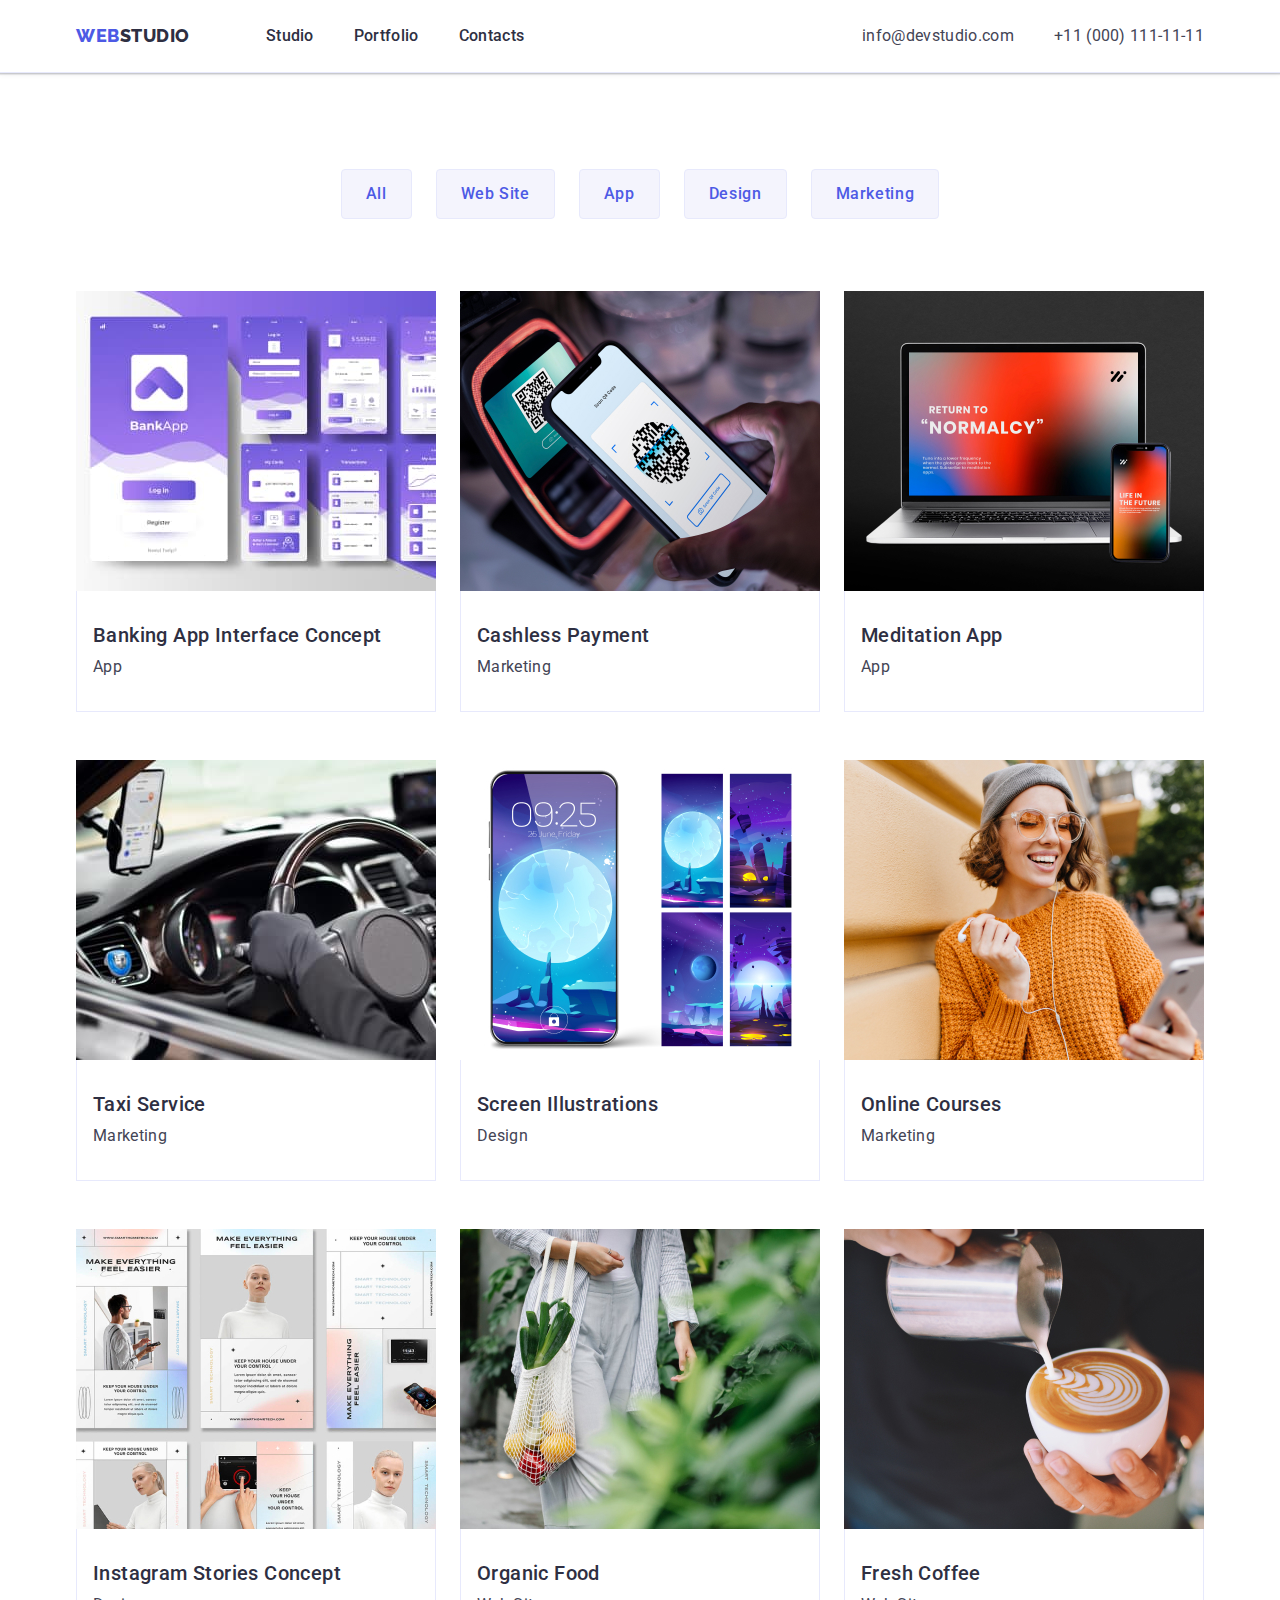
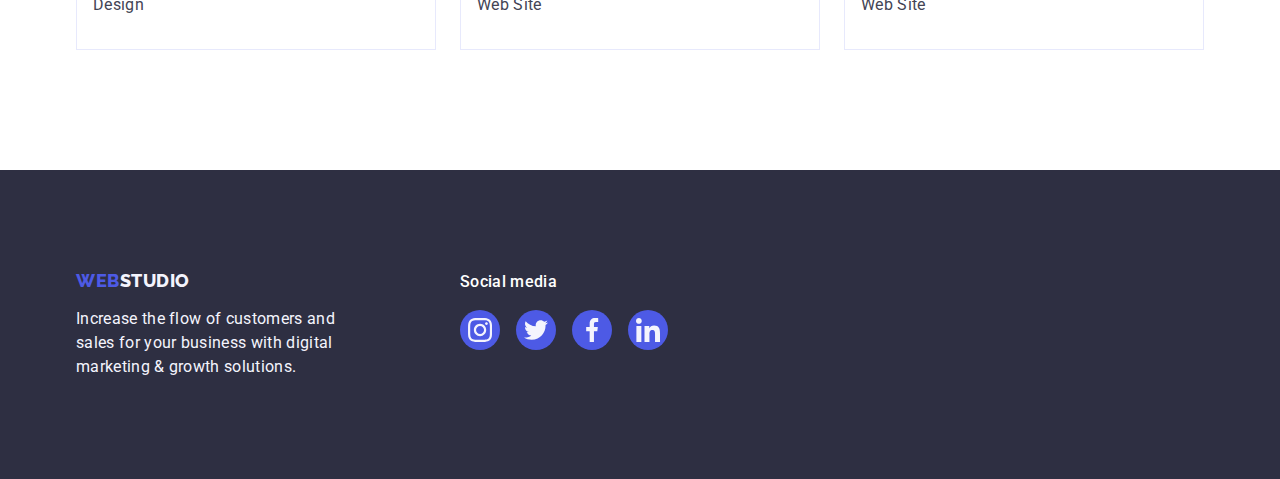
==== portfolio.html @ a0ae77c7 "Initial commit" ====
<!DOCTYPE html>
<html lang="en">
  <head>
    <meta charset="UTF-8" />
    <meta http-equiv="X-UA-Compatible" content="IE=edge" />
    <meta name="viewport" content="width=device-width, initial-scale=1.0" />
    <title>Document</title>
    <link
      rel="stylesheet"
      href="https://cdnjs.cloudflare.com/ajax/libs/modern-normalize/1.1.0/modern-normalize.min.css"
    />
    <link rel="stylesheet" href="./css/styles.css" />
    <link rel="preconnect" href="https://fonts.googleapis.com" />
    <link rel="preconnect" href="https://fonts.gstatic.com" crossorigin />

    <link
      href="https://fonts.googleapis.com/css2?family=Montserrat:wght@400;700&family=Raleway:wght@800&family=Roboto:wght@400;500;700&display=swap"
      rel="stylesheet"
    />
  </head>
  <body>
    <!-- header -->
    <header class="header">
      <div class="container header-container">
        <nav class="header_nav">
          <a href="./index.html" class="logo link"
            >Web<span class="logo-end">Studio</span></a
          >

          <ul class="menu list">
            <li class="menu-item">
              <a href="./index.html" class="menu-name link">Studio</a>
            </li>
            <li class="menu-item">
              <a class="menu-name link" href="./portfolio.html">Portfolio</a>
            </li>
            <li class="menu-item">
              <a class="menu-name link" href="">Contacts</a>
            </li>
          </ul>
        </nav>
        <!-- contacts -->
        <address class="data">
          <ul class="contacts list">
            <li class="contact-data">
              <a class="data-info link" href="mailto:info@devstudio.com"
                >info@devstudio.com</a
              >
            </li>
            <li class="contact-data">
              <a class="data-info link" href="tel:+110001111111"
                >+11 (000) 111-11-11</a
              >
            </li>
          </ul>
        </address>
      </div>
    </header>
    <!-- hero -->
    <main>
      <section class="portfolio">
        <div class="main-profile container">
          <h1 hidden>scroll</h1>
          <ul class="buttons list">
            <li>
              <button type="button" class="scroll-btn">All</button>
            </li>
            <li><button type="button" class="scroll-btn">Web Site</button></li>
            <li><button type="button" class="scroll-btn">App</button></li>
            <li><button type="button" class="scroll-btn">Design</button></li>
            <li><button type="button" class="scroll-btn">Marketing</button></li>
          </ul>
          <!-- line 1 -->
          <ul class="portfolio-pictures list">
            <li class="technologies">
              <a class="picture link" href=""
                ><img
                  src="./images/portfolio_img/banking-app.jpg"
                  alt="banking app"
                />
                <div class="card-text">
                  <h2 class="cards-title">Banking App Interface Concept</h2>
                  <p class="card-category">App</p>
                </div></a
              >
            </li>
            <li class="technologies">
              <a class="picture link" href=""
                ><img
                  src="./images/portfolio_img/cashless.jpg"
                  alt="cashless payment"
                />
                <div class="card-text">
                  <h2 class="cards-title">Cashless Payment</h2>
                  <p class="card-category">Marketing</p>
                </div></a
              >
            </li>
            <li class="technologies">
              <a class="picture link" href=""
                ><img
                  src="./images/portfolio_img/meditation.jpg"
                  alt="Meditation"
                />
                <div class="card-text">
                  <h2 class="cards-title">Meditation App</h2>
                  <p class="card-category">App</p>
                </div></a
              >
            </li>
            <!-- line 2 -->
            <li class="technologies">
              <a class="picture link" href=""
                ><img src="./images/portfolio_img/taxi.jpg" alt="taxi" />
                <div class="card-text">
                  <h2 class="cards-title">Taxi Service</h2>
                  <p class="card-category">Marketing</p>
                </div></a
              >
            </li>
            <li class="technologies">
              <a class="picture link" href=""
                ><img
                  src="./images/portfolio_img/screen.jpg"
                  alt="phone screen"
                />
                <div class="card-text">
                  <h2 class="cards-title">Screen Illustrations</h2>
                  <p class="card-category">Design</p>
                </div></a
              >
            </li>
            <li class="technologies">
              <a class="picture link" href=""
                ><img
                  src="./images/portfolio_img/courses.jpg"
                  alt="Online Courses"
                />
                <div class="card-text">
                  <h2 class="cards-title">Online Courses</h2>
                  <p class="card-category">Marketing</p>
                </div></a
              >
            </li>
            <!-- line 3 -->
            <li class="technologies">
              <a class="picture link" href=""
                ><img
                  src="./images/portfolio_img/inst.jpg"
                  alt="Instagram Stories"
                />
                <div class="card-text">
                  <h2 class="cards-title">Instagram Stories Concept</h2>
                  <p class="card-category">Design</p>
                </div></a
              >
            </li>
            <li class="technologies">
              <a class="picture link" href=""
                ><img
                  src="./images/portfolio_img/food.jpg"
                  alt="Organic Food"
                />
                <div class="card-text">
                  <h2 class="cards-title">Organic Food</h2>
                  <p class="card-category">Web Site</p>
                </div></a
              >
            </li>
            <li class="technologies">
              <a class="picture link" href=""
                ><img src="./images/portfolio_img/coffee.jpg" alt="Coffee" />
                <div class="card-text">
                  <h2 class="cards-title">Fresh Coffee</h2>
                  <p class="card-category">Web Site</p>
                </div></a
              >
            </li>
          </ul>
        </div>
      </section>
    </main>
    <!-- footer -->
    <footer class="main-footer">
      <div class="footer-container container">
        <div class="footer-text">
          <a href="./index.html" class="footer-logo link"
            >Web<span class="footer-logo-end">Studio</span>
          </a>
          <p class="footer-description">
            Increase the flow of customers and sales for your business with
            digital marketing & growth solutions.
          </p>
        </div>
        <div class="sm-container">
          <p class="social-media">Social media</p>
          <ul class="sm-footer list">
            <li class="sm-list">
              <a href="" class="sm-general footer-icon">
                <svg class="sm-icons" width="24" height="24">
                  <use
                    class="sm-general-icon"
                    href="./images/icons.svg#icon-instagram"
                  ></use>
                </svg>
              </a>
            </li>
            <li class="sm-list">
              <a href="" class="sm-general footer-icon">
                <svg class="sm-icons" width="24" height="24">
                  <use
                    class="sm-icon"
                    href="./images/icons.svg#icon-twitter"
                  ></use>
                </svg>
              </a>
            </li>
            <li class="sm-list">
              <a href="" class="sm-general footer-icon">
                <svg class="sm-icons" width="24" height="24">
                  <use
                    class="sm-icon"
                    href="./images/icons.svg#icon-facebook"
                  ></use>
                </svg>
              </a>
            </li>
            <li class="sm-list">
              <a href="" class="sm-general footer-icon">
                <svg class="sm-icons" width="24" height="24">
                  <use
                    class="sm-icon"
                    href="./images/icons.svg#icon-linkedin"
                  ></use>
                </svg>
              </a>
            </li>
          </ul>
        </div>
      </div>
    </footer>
  </body>
</html>
---- css/styles.css ----
/* general */
:root {
    --main-font-family: 'Roboto', sans-serif;
    --secondary-font-family: 'Raleway', sans-serif;
}

.link {
    text-decoration: none;
}

.list {
    list-style: none;
}

body {
    font-family: var(--main-font-family);
    font-weight: 400;
    line-height: 1.5;
    letter-spacing: 0.02em;
    color: #434455;
    background-color: #FFFFFF
}

img {
    display: block;
}

h1,
h2,
h3,
h4,
p {
    margin-top: 0;
    margin-bottom: 0;
    padding: 0;
}

ul,
ol {
    margin-top: 0;
    margin-bottom: 0;
    padding-left: 0;
}

.section {
    padding: 120px 0;
}

.container {
    width: 1158px;
    margin-left: auto;
    margin-right: auto;
    padding: 0 15px
}

/* header */

.header {
    border-bottom: 1px solid #e7e9fc;
    box-shadow: 0px 2px 1px rgba(46, 47, 66, 0.08), 0px 1px 1px rgba(46, 47, 66, 0.16), 0px 1px 6px rgba(46, 47, 66, 0.08);
}

.header-container {
    display: flex;
    align-items: center;
    margin: 0 auto;
    justify-content: space-between;

}

.header_nav {
    display: flex;
    align-items: center;
}

/* logo */
.logo {
    font-family: var(--secondary-font-family);
    font-weight: 800;
    font-size: 18px;
    line-height: 1.17;
    letter-spacing: 0.03em;
    text-transform: uppercase;
    color: #4d5ae5;
    margin-right: 76px
}

.logo-end {
    color: #2e2f42;
}

/* navigation */

.menu {
    display: flex;
    align-items: center;
    gap: 40px
}

.menu {
    font-weight: 500;
    font-size: 16px;
}

.menu-item {
    padding-top: 24px;
    padding-bottom: 24px
}

.menu-name {
    color: #2E2F42;
    padding: 24px 0;
}

.menu-name:hover,
.menu-name:focus {
    color: #404BBF;
}

/* contacts */

.contacts {
    display: flex;
    align-items: center;
    gap: 40px;
}

.contact-data {
    font-size: 16px;
    line-height: 1.5;
    text-decoration: none;
    list-style: none;
    color: #434455;

}

.data {
    font-style: normal
}

.data-info:hover,
.data-info:focus {
    color: #404bbf
}

.data-info {
    color: #434455;
}


/* hero */



.hero {
    padding: 188px 0;

    background-color: #2e2f42;
    background-image: linear-gradient(rgba(46, 47, 66, 0.7), rgba(46, 47, 66, 0.7)), url(../images/hero-img.jpg);
    ;
    max-width: 1440px;
    background-repeat: no-repeat;
    background-position: center;
    background-size: cover;
    margin: 0 auto
}

.hero_title {

    font-family: 'Roboto';
    font-style: normal;
    font-weight: 700;
    font-size: 56px;
    line-height: 1.07;
    text-align: center;
    letter-spacing: 0.02em;
    color: #FFFFFF;
    max-width: 496px;
    margin-right: auto;
    margin-left: auto;
    margin-bottom: 48px;
}


/* button */
.order-btn {
    font-size: 16px;
    letter-spacing: 0.04em;
    color: rgba(255, 255, 255, 1);
    background-color: #4D5AE5;
    font-family: "Roboto", sans-serif;
    font-weight: 500;
    color: #FFFFFF;
    cursor: pointer;
    display: block;
    padding: 16px 32px;
    border: none;
    border-radius: 4px;
    min-width: 169px;
    height: 56px;
    margin-right: auto;
    margin-left: auto;
}

.order-btn:hover,
.order-btn:focus {
    background-color: #404BBF;
}

/*  section advantages */

.advantages-icons {
    display: flex;
    align-items: center;
    justify-content: center;
    width: 264px;
    height: 112px;
    height: 112px;
    background: #F4F4FD;
    border-radius: 4px;
    margin-bottom: 8px;
}

.menu-advantages {
    display: flex;
    gap: 24px;
}

.advantages-list {
    width: calc((100% - 72px) / 4);
}

.name {
    font-weight: 500;
    font-size: 20px;
    line-height: 1.2;
    letter-spacing: 0.02em;
    color: #2E2F42;
    margin-bottom: 8px;
    text-align: start;
}


.advantages-description {
    font-size: 16px;
    line-height: 1.5;
    text-align: start;
}

/* about us section */
.about-us {
    font-weight: 700;
    font-size: 36px;
    line-height: 1.11;
    text-align: center;
    text-transform: capitalize;
    color: #2e2f42;
    margin-bottom: 72px;
}

.section-pictures {
    padding-bottom: 120px
}

.pictures {
    display: flex;
    gap: 24px;
}



/*  section our team */
/* hover focus */




/* icons */
.sm-team {
    display: flex;
    gap: 24px;
    justify-content: center;
}

.sm-general {
    display: flex;
    justify-content: center;
    align-items: center;
    width: 40px;
    height: 40px;
    background: #4D5AE5;
    border-radius: 50%;
}
.link-icon:hover,.link-icon:focus {
    background-color: #404BBF;
    
    }

.names {
    font-family: 'Roboto';
    font-style: normal;
    font-weight: 500;
    font-size: 20px;
    line-height: 1.2;
    text-align: center;
    letter-spacing: 0.02em;
    color: #2E2F42;

}

.team-member {
    display: flex;
    gap: 24px;
}

.card-title {
    padding: 32px 0
}

.team {
    background-color: #FFFFFF;
    width: calc((100% - 72px) / 4);
    border-radius: 0px 0px 4px 4px;
    box-shadow: 0px 1px 6px rgba(46, 47, 66, 0.08), 0px 1px 1px rgba(46, 47, 66, 0.16), 0px 2px 1px rgba(46, 47, 66, 0.08);

}

/* icons */
.names {
    text-align: center;
    margin-bottom: 8px;

}

.description {
    text-align: center;
    font-family: 'Roboto';
    font-style: normal;
    font-weight: 400;
    font-size: 16px;
    line-height: 1.5;
    margin-bottom: 8px;
}

.team-title {
    font-size: 36px;
    line-height: 1.11;
    letter-spacing: 0.02em;
    text-align: center;
    margin-bottom: 72px;
}

.members {
    background-color: #F4F4FD;

}

/* companies */

/* hover focus */

.icon-link:hover,
.icon-link:focus {
    color: #404bbf;
}

.icon-link:hover,
.icon-link:focus {
    border-color: #404BBF;
}

.icons {
    fill: currentColor;
}

/* hover focus */

.customers-list {
    display: flex;
    gap: 24px;

}

.customers-title {
    font-family: 'Roboto';
    font-style: normal;
    font-weight: 700;
    font-size: 36px;
    line-height: 1.1;
    text-align: center;
    letter-spacing: 0.02em;
    text-transform: capitalize;
    color: #2E2F42;
    margin-bottom: 72px;
}

.icon-link {
    display: flex;
    width: 168px;
    height: 88px;
    border: 1px solid #8E8F99;
    border-radius: 4px;
    color: #8E8F99;
    justify-content: center;
    align-items: center;
    margin-left: auto;
    margin-right: auto;

}

/* footer */

.footer-container {
    display: flex;
    align-items: baseline;
}

.footer-icon:hover,.footer-icon:focus {
    background-color: #31D0AA;
}

.footer-text {
    margin-right: 120px;
}

.sm-footer {
    display: flex;
    gap: 16px;
    width: 208px;
    height: 40px;
}

.sm-list {
    width: 40px;
    height: 40px;
}

.sm-icons {
    fill: #F4F4FD;
}


.social-media {
    font-family: 'Roboto';
    font-style: normal;
    font-weight: 500;
    font-size: 16px;
    line-height: 1.5;
    letter-spacing: 0.02em;
    color: #FFFFFF;
    margin-bottom: 16px;
}

.main-footer {
    background-color: #2e2f42;
    padding: 100px 0;
}

.sm-icons {
    display: flex;
}

.footer-logo {
    font-family: var(--secondary-font-family);
    font-weight: 800;
    font-size: 18px;
    line-height: 1.17;
    letter-spacing: 0.03em;
    text-transform: uppercase;
    color: #4d5ae5;
    display: inline-block;
    margin-bottom: 16px;
}

.footer-description {
    width: 264px;
    font-size: 16px;
    line-height: 1.5;
    letter-spacing: 0.02em;
    color: #F4F4FD;

}

.footer-logo-end {
    color: #f4f4fd
}

/* portfolio */
.portfolio {
    padding: 96px 0 120px
}

/* buttons */
.buttons {
    display: flex;
    justify-content: center;
    gap: 24px;
    margin-bottom: 72px;
}


.scroll-btn:hover,
.scroll-btn:focus {
    box-shadow: 0px 3px 1px rgba(0, 0, 0, 0.1), 0px 2px 1px rgba(0, 0, 0, 0.08), 0px 2px 2px rgba(0, 0, 0, 0.12);
    border-radius: 4px;
}

.scroll-btn {
    font-family: "Roboto", sans-serif;
    font-weight: 500;
    font-size: 16px;
    line-height: 1.5;
    letter-spacing: 0.04em;
    color: #4d5ae5;
    background-color: #F4F4FD;

    cursor: pointer;
    padding: 12px 24px;
    border: 1px solid #e7e9fc;
    border-radius: 4px;

}

.scroll-btn:hover,
.scroll-btn:focus {
    color: #FFFFFF;
    background-color: #404BBF;
    border: 1px solid transparent
}

/* pictures*/

.picture {
    display: block;
}

.picture:hover,
.picture:focus {
    box-shadow: 0px 1px 6px rgba(46, 47, 66, 0.08), 0px 1px 1px rgba(46, 47, 66, 0.16), 0px 2px 1px rgba(46, 47, 66, 0.08);
}

.portfolio-pictures {
    display: flex;
    flex-wrap: wrap;
    column-gap: 24px;
    row-gap: 48px;
}

.card-text {
    padding: 32px 16px;
    border: 1px solid #e7e9fc;
    border-top: none;
}

.cards-title {
    font-weight: 500;
    font-size: 20px;
    line-height: 1.2;
    letter-spacing: 0.02em;
    color: #2e2f42;
    margin-bottom: 8px;
}


.card-category {
    font-size: 16px;
    line-height: 1.5;
    letter-spacing: 0.02em;
    color: #434455;
}
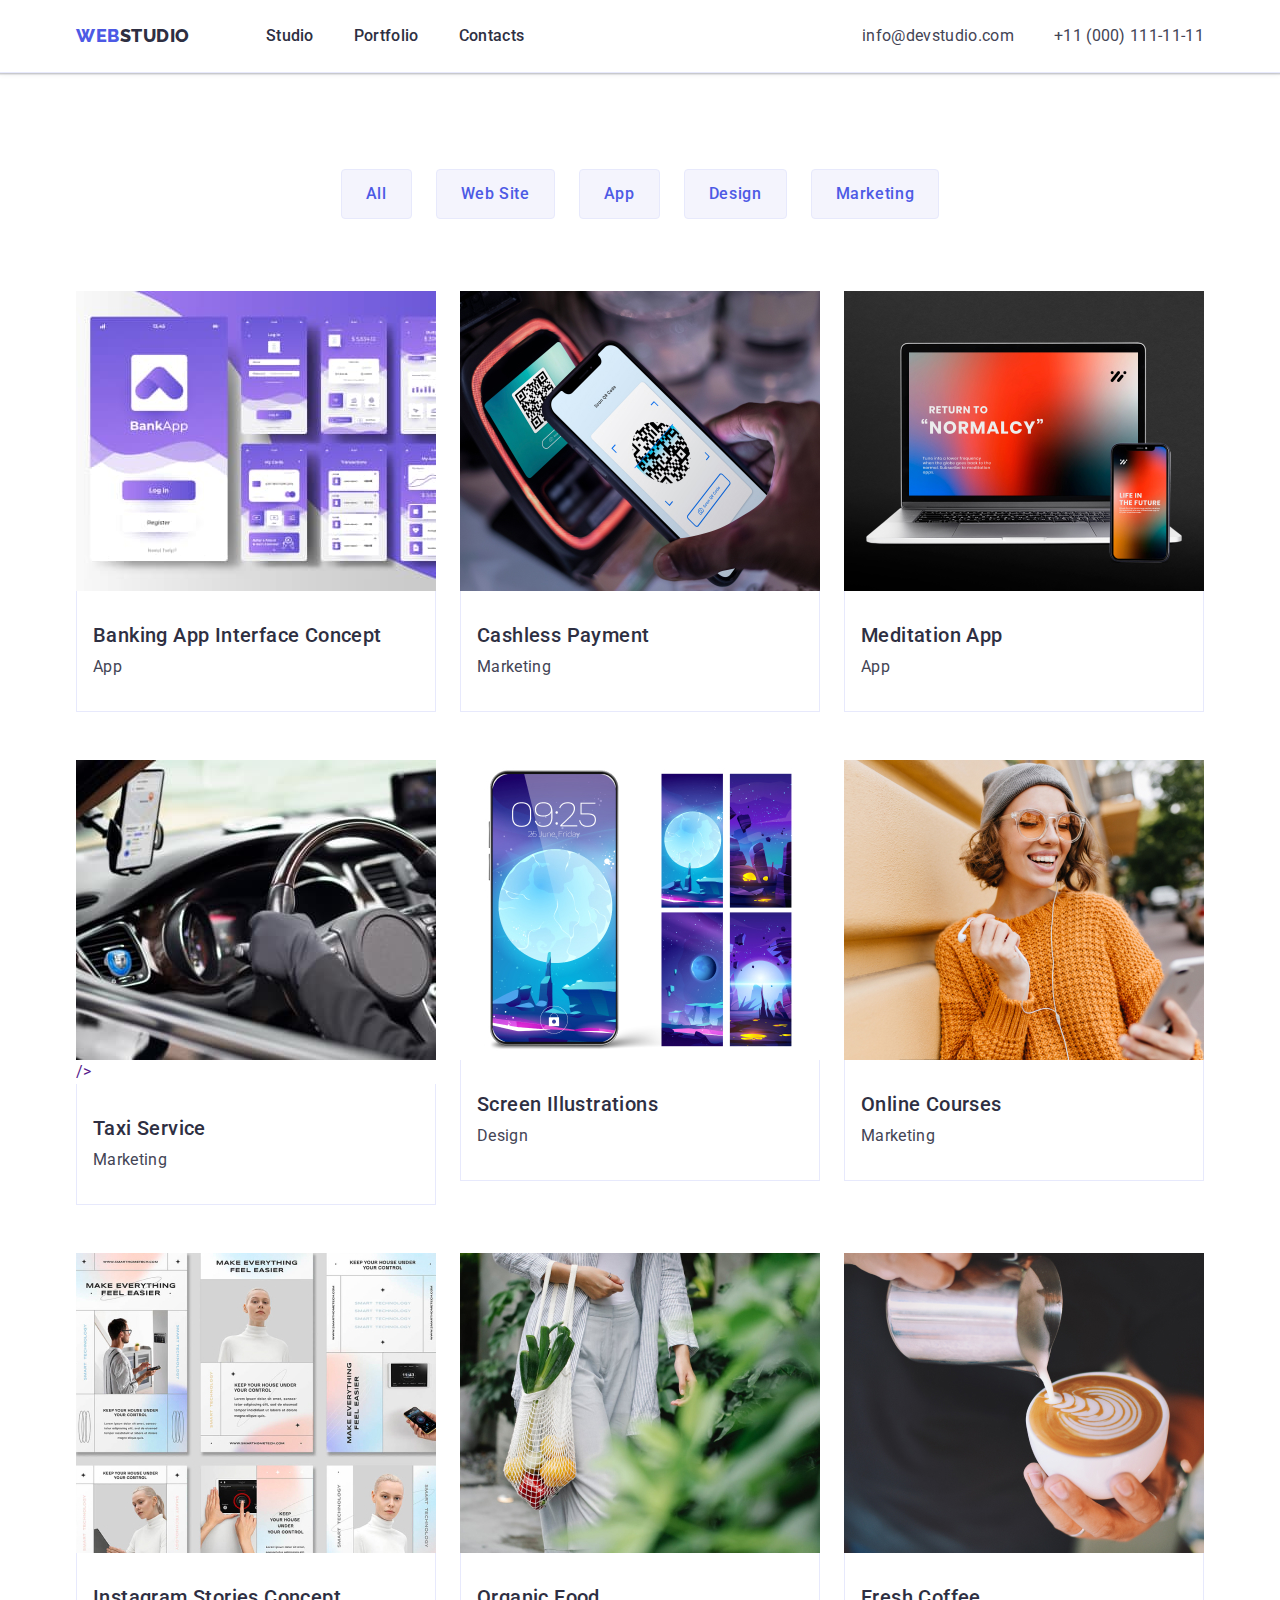
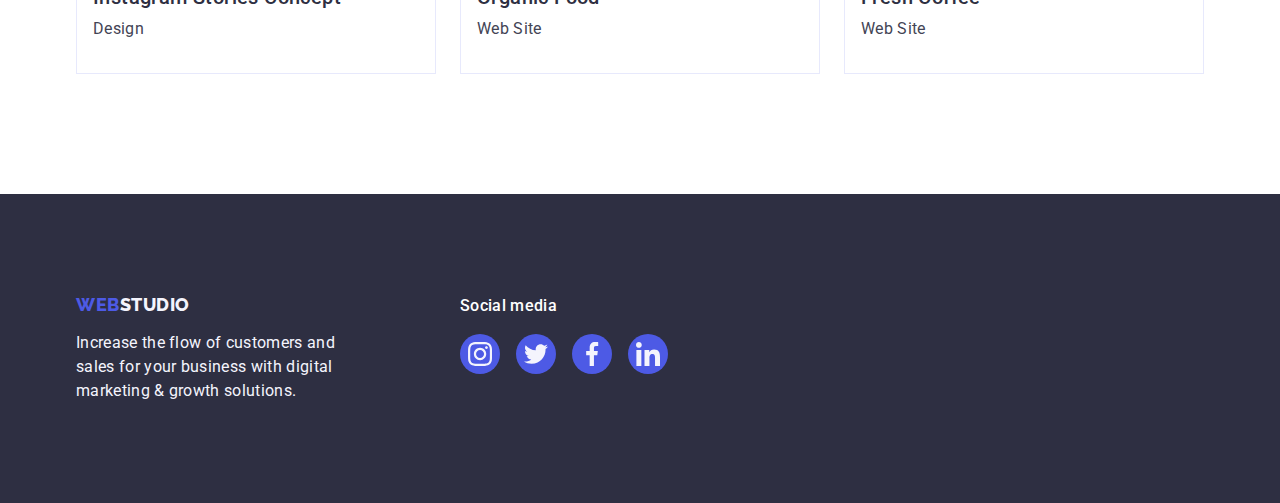
==== commit 303aac15: "overlay" ====
--- a/portfolio.html
+++ b/portfolio.html
@@ -73,11 +73,16 @@
           <!-- line 1 -->
           <ul class="portfolio-pictures list">
             <li class="technologies">
-              <a class="picture link" href=""
-                ><img
+              <a href="" class="picture link"
+                >
+                <div class="text-overlay">
+                  <img
                   src="./images/portfolio_img/banking-app.jpg"
                   alt="banking app"
                 />
+              
+                <p class="overlay">14 Stylish and User-Friendly App Design Concepts · Task Manager App · Calorie Tracker App · Exotic Fruit Ecommerce App · Cloud Storage App</p>
+              </div>
                 <div class="card-text">
                   <h2 class="cards-title">Banking App Interface Concept</h2>
                   <p class="card-category">App</p>
@@ -86,10 +91,14 @@
             </li>
             <li class="technologies">
               <a class="picture link" href=""
-                ><img
+                ><div class="text-overlay">
+                  <img
                   src="./images/portfolio_img/cashless.jpg"
-                  alt="cashless payment"
-                />
+                  alt="banking-app"
+                />
+              
+                <p class="overlay">14 Stylish and User-Friendly App Design Concepts · Task Manager App · Calorie Tracker App · Exotic Fruit Ecommerce App · Cloud Storage App</p>
+              </div>
                 <div class="card-text">
                   <h2 class="cards-title">Cashless Payment</h2>
                   <p class="card-category">Marketing</p>
@@ -98,10 +107,14 @@
             </li>
             <li class="technologies">
               <a class="picture link" href=""
-                ><img
+                ><div class="text-overlay">
+                  <img
                   src="./images/portfolio_img/meditation.jpg"
                   alt="Meditation"
                 />
+              
+                <p class="overlay">14 Stylish and User-Friendly App Design Concepts · Task Manager App · Calorie Tracker App · Exotic Fruit Ecommerce App · Cloud Storage App</p>
+              </div>
                 <div class="card-text">
                   <h2 class="cards-title">Meditation App</h2>
                   <p class="card-category">App</p>
@@ -111,7 +124,13 @@
             <!-- line 2 -->
             <li class="technologies">
               <a class="picture link" href=""
-                ><img src="./images/portfolio_img/taxi.jpg" alt="taxi" />
+                >
+                <div class="text-overlay">
+                  <img src="./images/portfolio_img/taxi.jpg" alt="taxi" />
+                />
+              
+                <p class="overlay">14 Stylish and User-Friendly App Design Concepts · Task Manager App · Calorie Tracker App · Exotic Fruit Ecommerce App · Cloud Storage App</p>
+              </div>
                 <div class="card-text">
                   <h2 class="cards-title">Taxi Service</h2>
                   <p class="card-category">Marketing</p>
@@ -120,10 +139,15 @@
             </li>
             <li class="technologies">
               <a class="picture link" href=""
-                ><img
+                >
+                <div class="text-overlay">
+                  <img
                   src="./images/portfolio_img/screen.jpg"
                   alt="phone screen"
                 />
+              
+                <p class="overlay">14 Stylish and User-Friendly App Design Concepts · Task Manager App · Calorie Tracker App · Exotic Fruit Ecommerce App · Cloud Storage App</p>
+              </div>
                 <div class="card-text">
                   <h2 class="cards-title">Screen Illustrations</h2>
                   <p class="card-category">Design</p>
@@ -132,10 +156,15 @@
             </li>
             <li class="technologies">
               <a class="picture link" href=""
-                ><img
+                >
+                <div class="text-overlay">
+                  <img
                   src="./images/portfolio_img/courses.jpg"
                   alt="Online Courses"
                 />
+              
+                <p class="overlay">14 Stylish and User-Friendly App Design Concepts · Task Manager App · Calorie Tracker App · Exotic Fruit Ecommerce App · Cloud Storage App</p>
+              </div>
                 <div class="card-text">
                   <h2 class="cards-title">Online Courses</h2>
                   <p class="card-category">Marketing</p>
@@ -145,10 +174,15 @@
             <!-- line 3 -->
             <li class="technologies">
               <a class="picture link" href=""
-                ><img
+                >
+                <div class="text-overlay">
+                  <img
                   src="./images/portfolio_img/inst.jpg"
                   alt="Instagram Stories"
                 />
+              
+                <p class="overlay">14 Stylish and User-Friendly App Design Concepts · Task Manager App · Calorie Tracker App · Exotic Fruit Ecommerce App · Cloud Storage App</p>
+              </div>
                 <div class="card-text">
                   <h2 class="cards-title">Instagram Stories Concept</h2>
                   <p class="card-category">Design</p>
@@ -157,10 +191,15 @@
             </li>
             <li class="technologies">
               <a class="picture link" href=""
-                ><img
+                >
+                <div class="text-overlay">
+                  <img
                   src="./images/portfolio_img/food.jpg"
                   alt="Organic Food"
                 />
+              
+                <p class="overlay">14 Stylish and User-Friendly App Design Concepts · Task Manager App · Calorie Tracker App · Exotic Fruit Ecommerce App · Cloud Storage App</p>
+              </div>
                 <div class="card-text">
                   <h2 class="cards-title">Organic Food</h2>
                   <p class="card-category">Web Site</p>
@@ -169,7 +208,12 @@
             </li>
             <li class="technologies">
               <a class="picture link" href=""
-                ><img src="./images/portfolio_img/coffee.jpg" alt="Coffee" />
+                >
+                <div class="text-overlay">
+                  <img src="./images/portfolio_img/coffee.jpg" alt="Coffee" />
+              
+                <p class="overlay">14 Stylish and User-Friendly App Design Concepts · Task Manager App · Calorie Tracker App · Exotic Fruit Ecommerce App · Cloud Storage App</p>
+              </div>
                 <div class="card-text">
                   <h2 class="cards-title">Fresh Coffee</h2>
                   <p class="card-category">Web Site</p>
--- a/css/styles.css
+++ b/css/styles.css
@@ -2,6 +2,7 @@
 :root {
     --main-font-family: 'Roboto', sans-serif;
     --secondary-font-family: 'Raleway', sans-serif;
+    --transition-duration-func: 250ms cubic-bezier(0.4, 0, 0.2, 1) 
 }
 
 .link {
@@ -532,6 +533,8 @@
 
 .picture {
     display: block;
+    max-width: 100%;
+    height: auto;
 }
 
 .picture:hover,
@@ -568,3 +571,34 @@
     letter-spacing: 0.02em;
     color: #434455;
 }
+
+.text-overlay { 
+    position: relative;
+    overflow: hidden;
+}
+.overlay {
+    position: absolute;
+padding: 32px 40px;
+    width: 100%;
+    height: 100%; 
+    top: 0;
+    left: 0;
+    overflow: auto;
+    transform: translateY(100%);
+ font-family: 'Roboto';
+font-style: normal;
+font-weight: 400;
+font-size: 16px;
+line-height: 1.5;
+letter-spacing: 0.02em; 
+color: #F4F4FD;
+background: #4D5AE5;
+transition: transform var(--transition-duration-func);
+}
+
+.picture:hover .overlay,
+.picture:focus .overlay {
+    transform: translateY(0);
+
+}
+
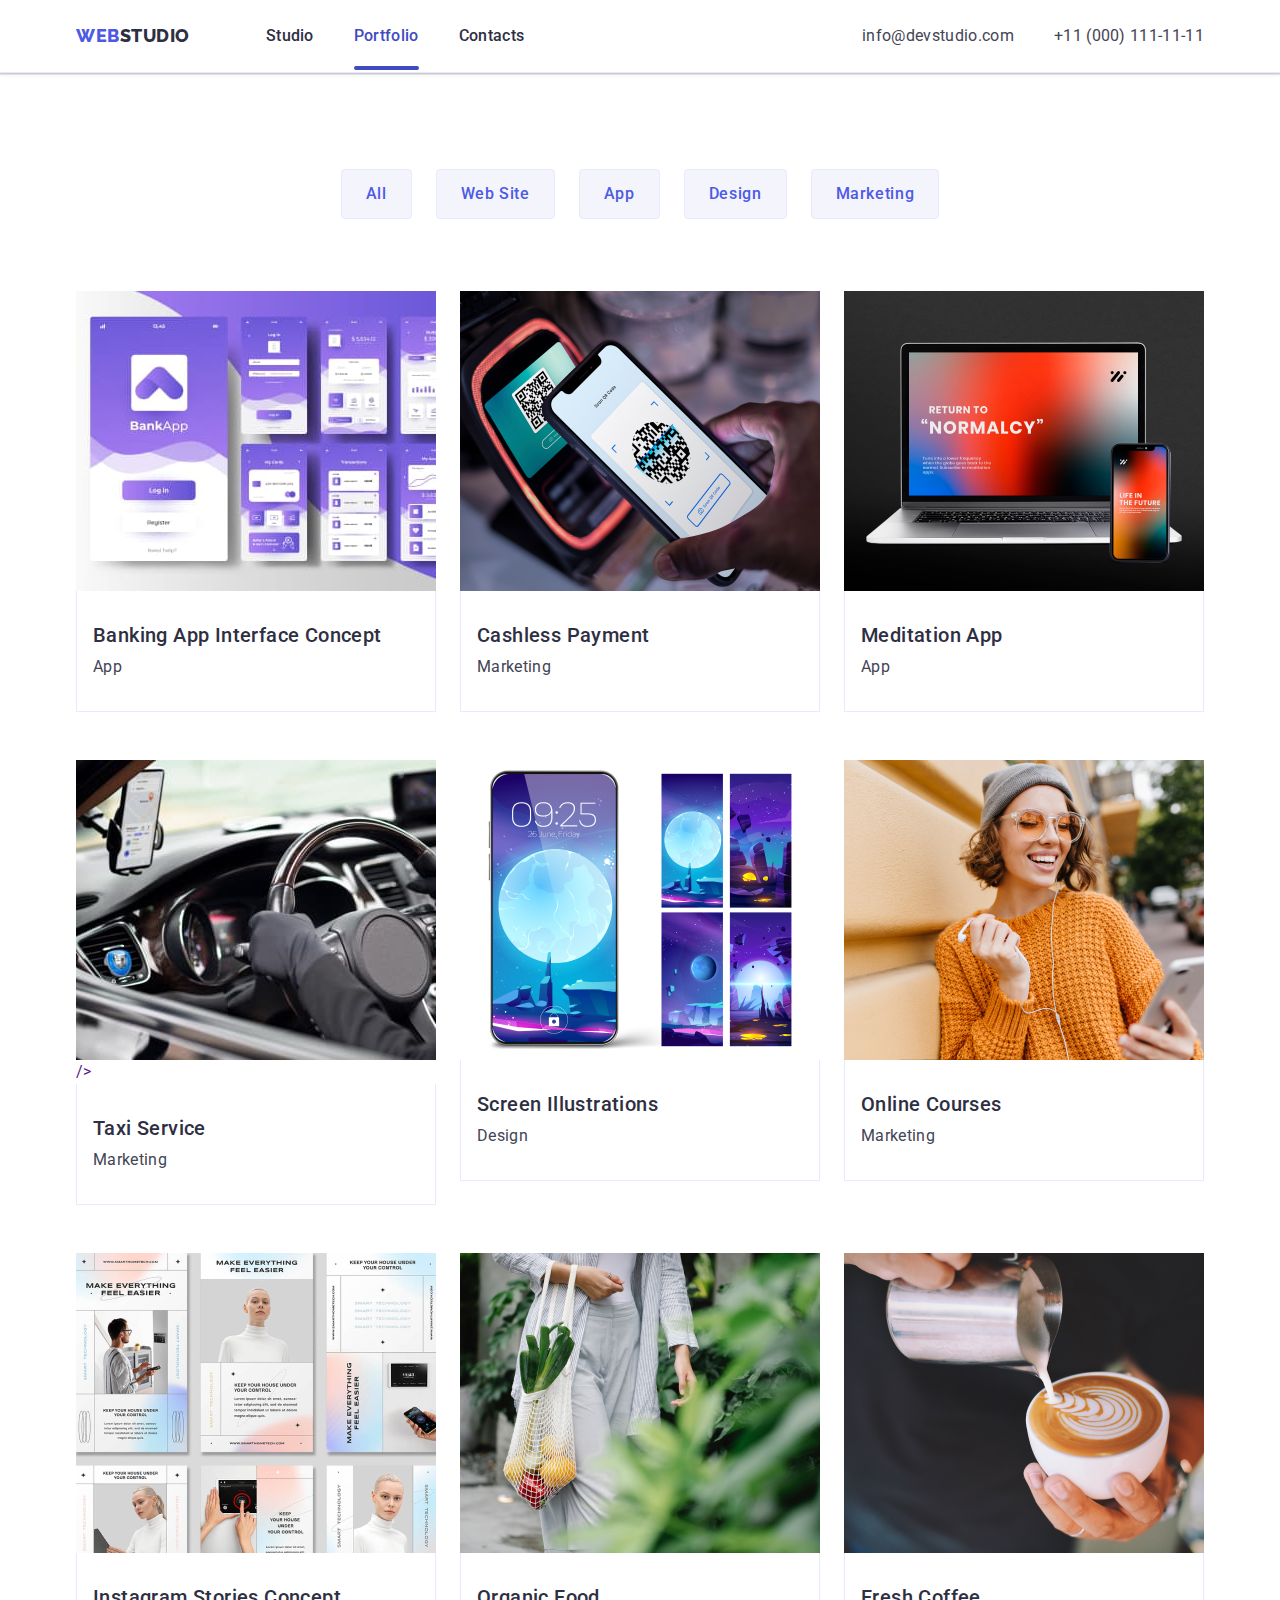
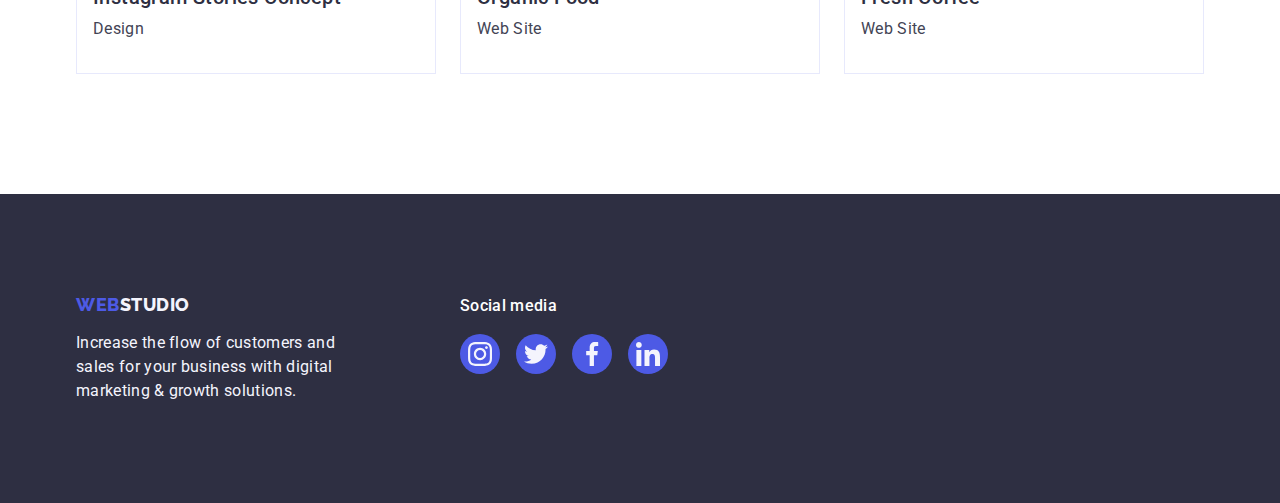
==== commit c142fc53: "box-shadows/after*" ====
--- a/portfolio.html
+++ b/portfolio.html
@@ -31,8 +31,9 @@
             <li class="menu-item">
               <a href="./index.html" class="menu-name link">Studio</a>
             </li>
+
             <li class="menu-item">
-              <a class="menu-name link" href="./portfolio.html">Portfolio</a>
+              <a class="menu-name portfolio-active link" href="./portfolio.html">Portfolio</a>
             </li>
             <li class="menu-item">
               <a class="menu-name link" href="">Contacts</a>
@@ -73,16 +74,19 @@
           <!-- line 1 -->
           <ul class="portfolio-pictures list">
             <li class="technologies">
-              <a href="" class="picture link"
-                >
-                <div class="text-overlay">
-                  <img
-                  src="./images/portfolio_img/banking-app.jpg"
-                  alt="banking app"
-                />
-              
-                <p class="overlay">14 Stylish and User-Friendly App Design Concepts · Task Manager App · Calorie Tracker App · Exotic Fruit Ecommerce App · Cloud Storage App</p>
-              </div>
+              <a href="" class="picture link">
+                <div class="text-overlay">
+                  <img
+                    src="./images/portfolio_img/banking-app.jpg"
+                    alt="banking app"
+                  />
+
+                  <p class="overlay">
+                    14 Stylish and User-Friendly App Design Concepts · Task
+                    Manager App · Calorie Tracker App · Exotic Fruit Ecommerce
+                    App · Cloud Storage App
+                  </p>
+                </div>
                 <div class="card-text">
                   <h2 class="cards-title">Banking App Interface Concept</h2>
                   <p class="card-category">App</p>
@@ -93,12 +97,16 @@
               <a class="picture link" href=""
                 ><div class="text-overlay">
                   <img
-                  src="./images/portfolio_img/cashless.jpg"
-                  alt="banking-app"
-                />
-              
-                <p class="overlay">14 Stylish and User-Friendly App Design Concepts · Task Manager App · Calorie Tracker App · Exotic Fruit Ecommerce App · Cloud Storage App</p>
-              </div>
+                    src="./images/portfolio_img/cashless.jpg"
+                    alt="banking-app"
+                  />
+
+                  <p class="overlay">
+                    14 Stylish and User-Friendly App Design Concepts · Task
+                    Manager App · Calorie Tracker App · Exotic Fruit Ecommerce
+                    App · Cloud Storage App
+                  </p>
+                </div>
                 <div class="card-text">
                   <h2 class="cards-title">Cashless Payment</h2>
                   <p class="card-category">Marketing</p>
@@ -109,12 +117,16 @@
               <a class="picture link" href=""
                 ><div class="text-overlay">
                   <img
-                  src="./images/portfolio_img/meditation.jpg"
-                  alt="Meditation"
-                />
-              
-                <p class="overlay">14 Stylish and User-Friendly App Design Concepts · Task Manager App · Calorie Tracker App · Exotic Fruit Ecommerce App · Cloud Storage App</p>
-              </div>
+                    src="./images/portfolio_img/meditation.jpg"
+                    alt="Meditation"
+                  />
+
+                  <p class="overlay">
+                    14 Stylish and User-Friendly App Design Concepts · Task
+                    Manager App · Calorie Tracker App · Exotic Fruit Ecommerce
+                    App · Cloud Storage App
+                  </p>
+                </div>
                 <div class="card-text">
                   <h2 class="cards-title">Meditation App</h2>
                   <p class="card-category">App</p>
@@ -123,14 +135,17 @@
             </li>
             <!-- line 2 -->
             <li class="technologies">
-              <a class="picture link" href=""
-                >
+              <a class="picture link" href="">
                 <div class="text-overlay">
                   <img src="./images/portfolio_img/taxi.jpg" alt="taxi" />
-                />
-              
-                <p class="overlay">14 Stylish and User-Friendly App Design Concepts · Task Manager App · Calorie Tracker App · Exotic Fruit Ecommerce App · Cloud Storage App</p>
-              </div>
+                  />
+
+                  <p class="overlay">
+                    14 Stylish and User-Friendly App Design Concepts · Task
+                    Manager App · Calorie Tracker App · Exotic Fruit Ecommerce
+                    App · Cloud Storage App
+                  </p>
+                </div>
                 <div class="card-text">
                   <h2 class="cards-title">Taxi Service</h2>
                   <p class="card-category">Marketing</p>
@@ -138,16 +153,19 @@
               >
             </li>
             <li class="technologies">
-              <a class="picture link" href=""
-                >
-                <div class="text-overlay">
-                  <img
-                  src="./images/portfolio_img/screen.jpg"
-                  alt="phone screen"
-                />
-              
-                <p class="overlay">14 Stylish and User-Friendly App Design Concepts · Task Manager App · Calorie Tracker App · Exotic Fruit Ecommerce App · Cloud Storage App</p>
-              </div>
+              <a class="picture link" href="">
+                <div class="text-overlay">
+                  <img
+                    src="./images/portfolio_img/screen.jpg"
+                    alt="phone screen"
+                  />
+
+                  <p class="overlay">
+                    14 Stylish and User-Friendly App Design Concepts · Task
+                    Manager App · Calorie Tracker App · Exotic Fruit Ecommerce
+                    App · Cloud Storage App
+                  </p>
+                </div>
                 <div class="card-text">
                   <h2 class="cards-title">Screen Illustrations</h2>
                   <p class="card-category">Design</p>
@@ -155,16 +173,19 @@
               >
             </li>
             <li class="technologies">
-              <a class="picture link" href=""
-                >
-                <div class="text-overlay">
-                  <img
-                  src="./images/portfolio_img/courses.jpg"
-                  alt="Online Courses"
-                />
-              
-                <p class="overlay">14 Stylish and User-Friendly App Design Concepts · Task Manager App · Calorie Tracker App · Exotic Fruit Ecommerce App · Cloud Storage App</p>
-              </div>
+              <a class="picture link" href="">
+                <div class="text-overlay">
+                  <img
+                    src="./images/portfolio_img/courses.jpg"
+                    alt="Online Courses"
+                  />
+
+                  <p class="overlay">
+                    14 Stylish and User-Friendly App Design Concepts · Task
+                    Manager App · Calorie Tracker App · Exotic Fruit Ecommerce
+                    App · Cloud Storage App
+                  </p>
+                </div>
                 <div class="card-text">
                   <h2 class="cards-title">Online Courses</h2>
                   <p class="card-category">Marketing</p>
@@ -173,16 +194,19 @@
             </li>
             <!-- line 3 -->
             <li class="technologies">
-              <a class="picture link" href=""
-                >
-                <div class="text-overlay">
-                  <img
-                  src="./images/portfolio_img/inst.jpg"
-                  alt="Instagram Stories"
-                />
-              
-                <p class="overlay">14 Stylish and User-Friendly App Design Concepts · Task Manager App · Calorie Tracker App · Exotic Fruit Ecommerce App · Cloud Storage App</p>
-              </div>
+              <a class="picture link" href="">
+                <div class="text-overlay">
+                  <img
+                    src="./images/portfolio_img/inst.jpg"
+                    alt="Instagram Stories"
+                  />
+
+                  <p class="overlay">
+                    14 Stylish and User-Friendly App Design Concepts · Task
+                    Manager App · Calorie Tracker App · Exotic Fruit Ecommerce
+                    App · Cloud Storage App
+                  </p>
+                </div>
                 <div class="card-text">
                   <h2 class="cards-title">Instagram Stories Concept</h2>
                   <p class="card-category">Design</p>
@@ -190,16 +214,19 @@
               >
             </li>
             <li class="technologies">
-              <a class="picture link" href=""
-                >
-                <div class="text-overlay">
-                  <img
-                  src="./images/portfolio_img/food.jpg"
-                  alt="Organic Food"
-                />
-              
-                <p class="overlay">14 Stylish and User-Friendly App Design Concepts · Task Manager App · Calorie Tracker App · Exotic Fruit Ecommerce App · Cloud Storage App</p>
-              </div>
+              <a class="picture link" href="">
+                <div class="text-overlay">
+                  <img
+                    src="./images/portfolio_img/food.jpg"
+                    alt="Organic Food"
+                  />
+
+                  <p class="overlay">
+                    14 Stylish and User-Friendly App Design Concepts · Task
+                    Manager App · Calorie Tracker App · Exotic Fruit Ecommerce
+                    App · Cloud Storage App
+                  </p>
+                </div>
                 <div class="card-text">
                   <h2 class="cards-title">Organic Food</h2>
                   <p class="card-category">Web Site</p>
@@ -207,13 +234,16 @@
               >
             </li>
             <li class="technologies">
-              <a class="picture link" href=""
-                >
+              <a class="picture link" href="">
                 <div class="text-overlay">
                   <img src="./images/portfolio_img/coffee.jpg" alt="Coffee" />
-              
-                <p class="overlay">14 Stylish and User-Friendly App Design Concepts · Task Manager App · Calorie Tracker App · Exotic Fruit Ecommerce App · Cloud Storage App</p>
-              </div>
+
+                  <p class="overlay">
+                    14 Stylish and User-Friendly App Design Concepts · Task
+                    Manager App · Calorie Tracker App · Exotic Fruit Ecommerce
+                    App · Cloud Storage App
+                  </p>
+                </div>
                 <div class="card-text">
                   <h2 class="cards-title">Fresh Coffee</h2>
                   <p class="card-category">Web Site</p>
--- a/css/styles.css
+++ b/css/styles.css
@@ -2,7 +2,7 @@
 :root {
     --main-font-family: 'Roboto', sans-serif;
     --secondary-font-family: 'Raleway', sans-serif;
-    --transition-duration-func: 250ms cubic-bezier(0.4, 0, 0.2, 1) 
+    --transition-duration-func: 2500ms cubic-bezier(0.4, 0, 0.2, 1)
 }
 
 .link {
@@ -72,6 +72,7 @@
 .header_nav {
     display: flex;
     align-items: center;
+
 }
 
 /* logo */
@@ -95,13 +96,12 @@
 .menu {
     display: flex;
     align-items: center;
-    gap: 40px
-}
-
-.menu {
+    gap: 40px;
     font-weight: 500;
     font-size: 16px;
 }
+
+
 
 .menu-item {
     padding-top: 24px;
@@ -109,15 +109,54 @@
 }
 
 .menu-name {
+
     color: #2E2F42;
     padding: 24px 0;
-}
-
+    transition: color var(--transition-duration-func);
+}
 .menu-name:hover,
 .menu-name:focus {
     color: #404BBF;
 }
 
+/* navigation after */
+.portfolio-active {
+    position: relative;
+    color: #404bbf;
+}
+
+.studion-active {
+    position: relative;
+    color: #404bbf;
+}
+
+
+.studion-active::after {
+    content: "";
+    display: flex;
+    position: absolute;
+    left: 0;
+    bottom: -1px;
+    height: 4px;
+    width: 100%;
+    background-color: #404bbf;
+    border-radius: 2px;
+}
+
+.portfolio-active::after {
+    content: "";
+    display: flex;
+    position: absolute;
+    left: 0;
+    bottom: -1px;
+    height: 4px;
+    width: 100%;
+    background-color: #404bbf;
+    border-radius: 2px;
+}
+
+
+
 /* contacts */
 
 .contacts {
@@ -139,13 +178,14 @@
     font-style: normal
 }
 
+.data-info {
+    color: #434455;
+    transition: color var(--transition-duration-func);
+}
+
 .data-info:hover,
 .data-info:focus {
     color: #404bbf
-}
-
-.data-info {
-    color: #434455;
 }
 
 
@@ -201,6 +241,7 @@
     height: 56px;
     margin-right: auto;
     margin-left: auto;
+    transition: background-color var(--transition-duration-func);
 }
 
 .order-btn:hover,
@@ -291,11 +332,18 @@
     height: 40px;
     background: #4D5AE5;
     border-radius: 50%;
-}
-.link-icon:hover,.link-icon:focus {
+
+}
+
+.link-icon {
+    transition: background-color var(--transition-duration-func);
+}
+
+.link-icon:hover,
+.link-icon:focus {
     background-color: #404BBF;
-    
-    }
+
+}
 
 .names {
     font-family: 'Roboto';
@@ -359,16 +407,16 @@
 /* companies */
 
 /* hover focus */
+.icon-link {
+    transition: border-color var(--transition-duration-func), color var(--transition-duration-func);
+}
 
 .icon-link:hover,
 .icon-link:focus {
     color: #404bbf;
-}
-
-.icon-link:hover,
-.icon-link:focus {
     border-color: #404BBF;
 }
+
 
 .icons {
     fill: currentColor;
@@ -416,7 +464,12 @@
     align-items: baseline;
 }
 
-.footer-icon:hover,.footer-icon:focus {
+.footer-icon {
+    transition: background-color var(--transition-duration-func);
+}
+
+.footer-icon:hover,
+.footer-icon:focus {
     background-color: #31D0AA;
 }
 
@@ -502,6 +555,9 @@
 
 .scroll-btn:hover,
 .scroll-btn:focus {
+    color: #FFFFFF;
+    background-color: #404BBF;
+    border: 1px solid transparent;
     box-shadow: 0px 3px 1px rgba(0, 0, 0, 0.1), 0px 2px 1px rgba(0, 0, 0, 0.08), 0px 2px 2px rgba(0, 0, 0, 0.12);
     border-radius: 4px;
 }
@@ -519,14 +575,9 @@
     padding: 12px 24px;
     border: 1px solid #e7e9fc;
     border-radius: 4px;
-
-}
-
-.scroll-btn:hover,
-.scroll-btn:focus {
-    color: #FFFFFF;
-    background-color: #404BBF;
-    border: 1px solid transparent
+    transition: color var(--transition-duration-func), background-color var(--transition-duration-func), box-shadow var(--transition-duration-func);
+
+
 }
 
 /* pictures*/
@@ -535,6 +586,7 @@
     display: block;
     max-width: 100%;
     height: auto;
+    transition: box-shadow var(--transition-duration-func);
 }
 
 .picture:hover,
@@ -572,28 +624,29 @@
     color: #434455;
 }
 
-.text-overlay { 
+.text-overlay {
     position: relative;
     overflow: hidden;
 }
+
 .overlay {
     position: absolute;
-padding: 32px 40px;
+    padding: 40px 32px;
     width: 100%;
-    height: 100%; 
+    height: 100%;
     top: 0;
     left: 0;
     overflow: auto;
     transform: translateY(100%);
- font-family: 'Roboto';
-font-style: normal;
-font-weight: 400;
-font-size: 16px;
-line-height: 1.5;
-letter-spacing: 0.02em; 
-color: #F4F4FD;
-background: #4D5AE5;
-transition: transform var(--transition-duration-func);
+    font-family: 'Roboto';
+    font-style: normal;
+    font-weight: 400;
+    font-size: 16px;
+    line-height: 1.5;
+    letter-spacing: 0.02em;
+    color: #F4F4FD;
+    background: #4D5AE5;
+    transition: transform var(--transition-duration-func);
 }
 
 .picture:hover .overlay,
@@ -601,4 +654,68 @@
     transform: translateY(0);
 
 }
-
+/* backdrop */
+
+.backdrop {
+    position: fixed;
+
+    top: 0;
+    left: 0;
+    width: 100%;
+    height: 100%;
+    background: rgba(46, 47, 66, 0.4);
+    transition: opacity var(--transition-duration-func), visibility var(--transition-duration-func);
+}
+
+.modal {
+    position: absolute;
+    top: 50%;
+    left: 50%;
+    transform: translate(-50%, -50%);
+    width: 408px;
+    min-height: 576px;
+    background: #FCFCFC;
+    box-shadow: 0px 1px 1px rgba(0, 0, 0, 0.14), 0px 1px 3px rgba(0, 0, 0, 0.12), 0px 2px 1px rgba(0, 0, 0, 0.2);
+    border-radius: 4px;
+    transition: transform var(--transition-duration-func);
+}
+
+.modal-close {
+    position: absolute;
+    display: flex;
+    align-items: center;
+    justify-content: center;
+    top: 24px;
+    right: 24px;
+    padding: 0;
+    width: 24px;
+    height: 24px;
+    border-radius: 50%;
+    border: 1px solid rgba(0, 0, 0, 0.1);
+    cursor: pointer;
+    background-color: #e7e9fc;
+    transition: background-color var(--transition-duration-func);
+    border var(--transition-duration-func);
+}
+
+.modal-close:hover,
+.modal-close:focus {
+    background-color: #404bbf;
+    border: none;
+}
+
+.close-btn {
+    transition: fill var(--transition-duration-func);
+}
+
+
+.close-btn:hover,
+.close-btn:focus {
+    fill: #ffffff
+}
+
+.is-hidden {
+    opacity: 0;
+    visibility: hidden;
+    pointer-events: none;
+}